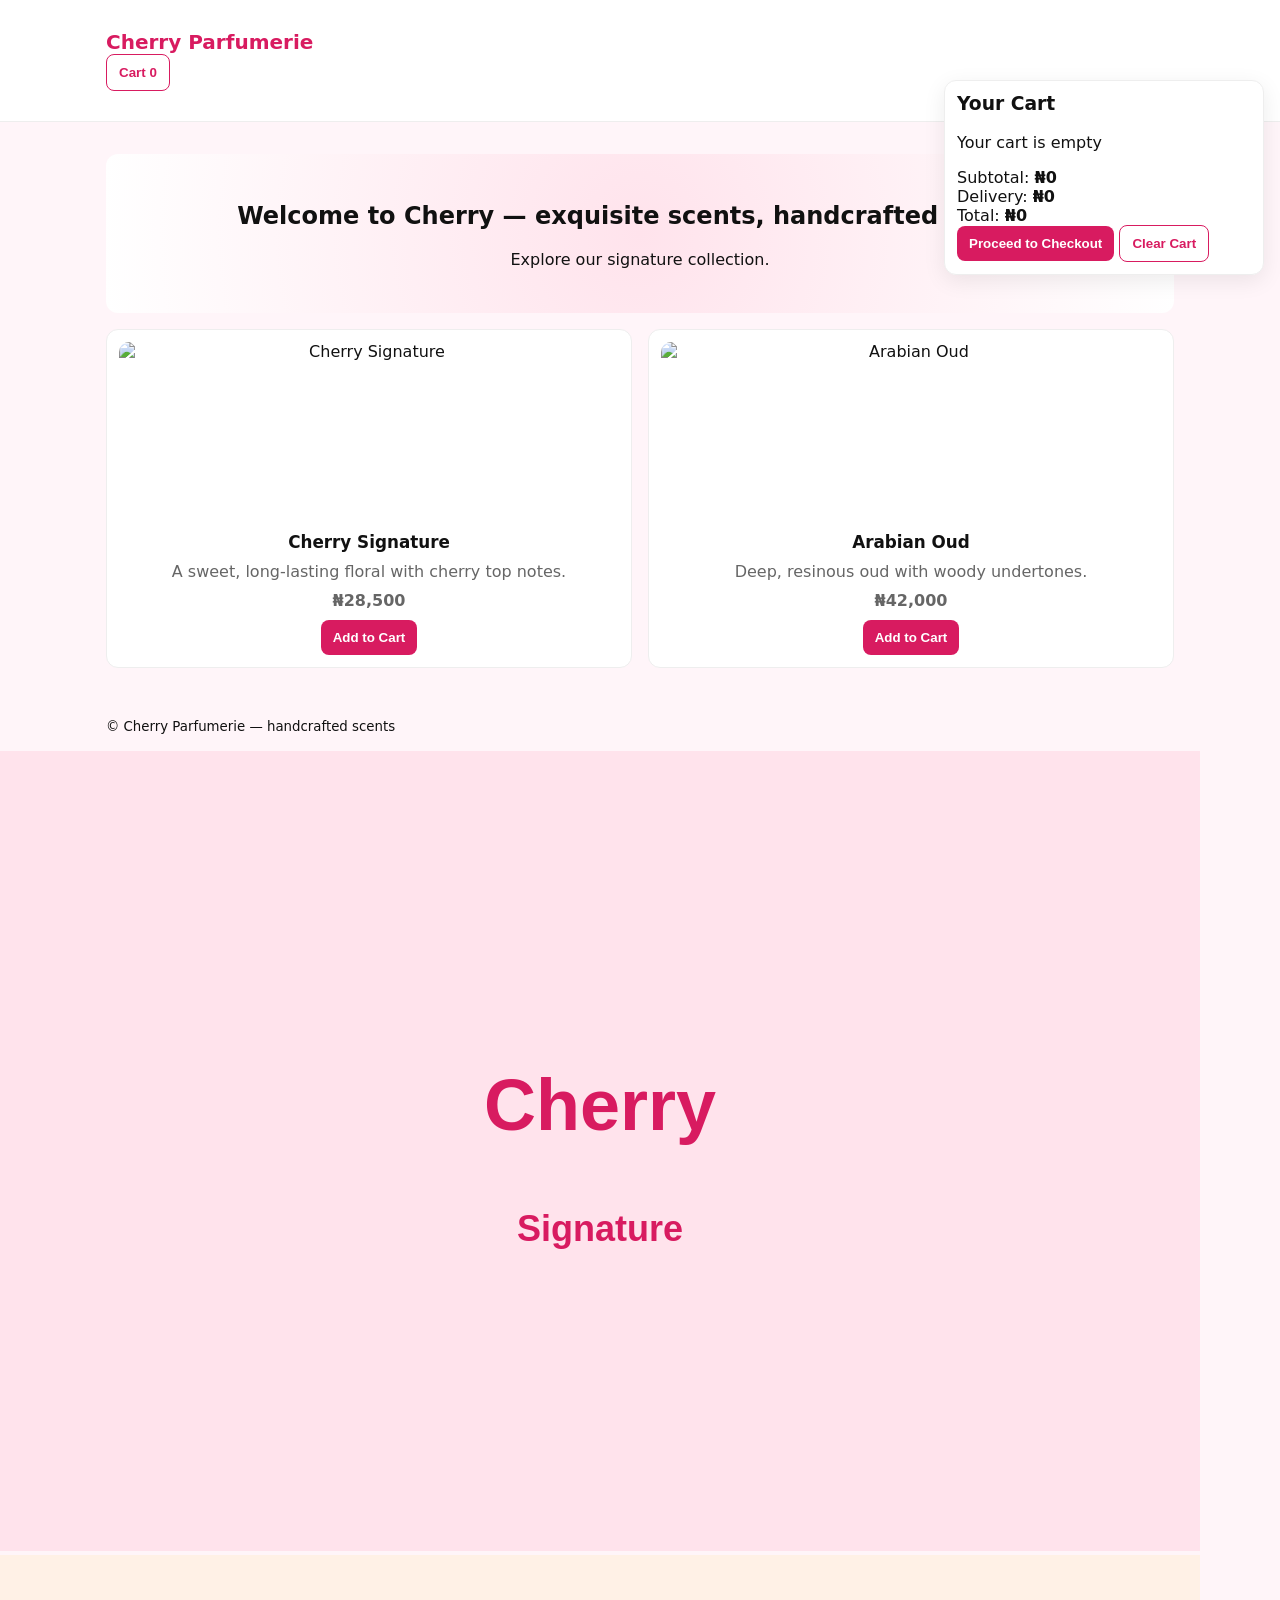
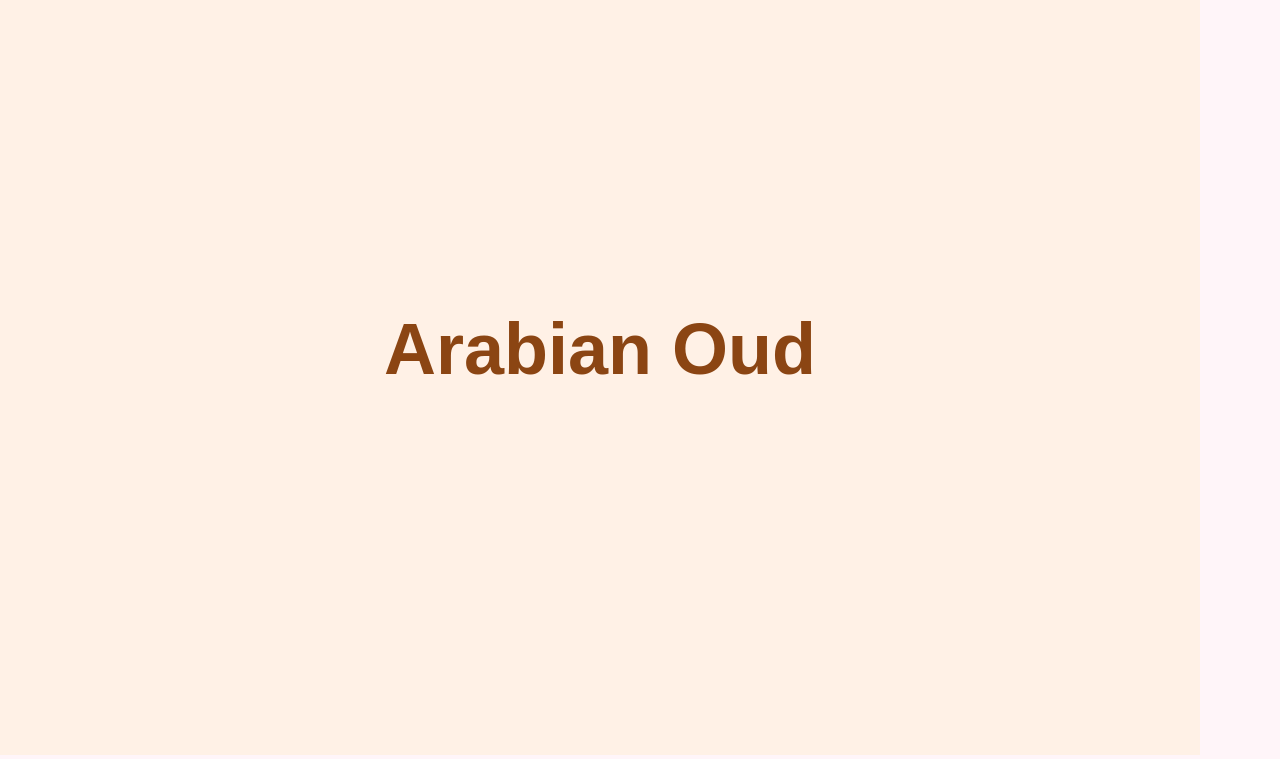
==== index.html @ c137b7af "Add files via upload" ====
<!doctype html>
<html lang="en">
<head>
  <meta charset="utf-8" />
  <meta name="viewport" content="width=device-width,initial-scale=1" />
  <title>Cherry Parfumerie</title>
  <link rel="stylesheet" href="style.css" />
</head>
<body>
  <header class="site-header">
    <div class="container">
      <h1 class="brand">Cherry Parfumerie</h1>
      <nav aria-label="Main navigation">
        <button id="cart-toggle" aria-controls="cart" aria-expanded="false" class="btn btn-outline">Cart <span id="cart-count">0</span></button>
      </nav>
    </div>
  </header>

  <main class="container">
    <section id="hero" class="hero">
      <h2>Welcome to Cherry — exquisite scents, handcrafted for you</h2>
      <p>Explore our signature collection.</p>
    </section>

    <section id="catalog" class="catalog" aria-label="Product catalog">
      <!-- Product cards rendered by script.js -->
    </section>

    <aside id="cart" class="cart" aria-live="polite" aria-label="Shopping cart">
      <h3>Your Cart</h3>
      <div id="cart-items" class="cart-items"></div>
      <div class="cart-summary">
        <div>Subtotal: <strong id="cart-subtotal">₦0</strong></div>
        <div>Delivery: <strong id="cart-delivery">₦0</strong></div>
        <div class="cart-total">Total: <strong id="cart-total">₦0</strong></div>
      </div>
      <button id="checkout-open" class="btn btn-primary" aria-controls="checkout">Proceed to Checkout</button>
      <button id="clear-cart" class="btn btn-outline">Clear Cart</button>
    </aside>

    <section id="checkout" class="checkout hidden" aria-hidden="true">
      <h3>Checkout</h3>
      <form id="checkout-form">
        <label>
          Full name
          <input type="text" name="name" required />
        </label>
        <label>
          Email
          <input type="email" name="email" required />
        </label>
        <label>
          Address
          <textarea name="address" required></textarea>
        </label>
        <div class="checkout-actions">
          <button type="submit" class="btn btn-primary">Pay now (mock)</button>
          <button type="button" id="checkout-cancel" class="btn btn-outline">Cancel</button>
        </div>
      </form>
    </section>
  </main>

  <footer class="site-footer">
    <div class="container">
      <small>© Cherry Parfumerie — handcrafted scents</small>
    </div>
  </footer>

  <script src="script.js"></script>
</body>
</html>


<svg xmlns="http://www.w3.org/2000/svg" width="1200" height="800" viewBox="0 0 1200 800">
  <rect width="100%" height="100%" fill="#ffe3ec" />
  <g fill="#d81b60" font-family="Arial, sans-serif" font-size="72" font-weight="700">
    <text x="50%" y="45%" dominant-baseline="middle" text-anchor="middle">Cherry</text>
    <text x="50%" y="60%" dominant-baseline="middle" text-anchor="middle" font-size="36">Signature</text>
  </g>
</svg>

<svg xmlns="http://www.w3.org/2000/svg" width="1200" height="800" viewBox="0 0 1200 800">
  <rect width="100%" height="100%" fill="#fff1e6" />
  <g fill="#8b4513" font-family="Arial, sans-serif" font-size="72" font-weight="700">
    <text x="50%" y="50%" dominant-baseline="middle" text-anchor="middle">Arabian Oud</text>
  </g>
</svg>
---- style.css ----
:root{
  --accent: #d81b60;
  --bg: #fff5f9;
  --muted: #666;
  --card-bg: #fff;
  --radius: 12px;
}

*{box-sizing:border-box}
body{
  font-family: "Poppins", system-ui, -apple-system, "Segoe UI", Roboto, "Helvetica Neue", Arial;
  margin:0;
  background:var(--bg);
  color:#111;
  -webkit-font-smoothing:antialiased;
}

.container{max-width:1100px;margin:0 auto;padding:16px;}

.site-header{
  background:#fff;padding:14px 0;border-bottom:1px solid #eee;
}
.brand{margin:0;font-size:1.25rem;color:var(--accent)}

.hero{
  background: radial-gradient(circle, #ffe3ec, #fff);
  padding:28px;border-radius:var(--radius);text-align:center;margin:16px 0;
}

.catalog{
  display:grid;
  grid-template-columns: repeat(auto-fit, minmax(220px, 1fr));
  gap:16px;
  margin:16px 0;
}

/* product card */
.card{
  background:var(--card-bg);
  border:1px solid #eee;
  border-radius:var(--radius);
  padding:12px;
  text-align:center;
  display:flex;
  flex-direction:column;
  gap:10px;
}
.card img{width:100%;height:180px;object-fit:cover;border-radius:10px}
.card h3{margin:0;font-size:1.05rem}
.card p{margin:0;color:var(--muted)}

/* buttons */
.btn{padding:10px 12px;border-radius:8px;border:0;cursor:pointer;font-weight:600}
.btn:focus{outline:3px solid rgba(216,27,96,0.15)}
.btn-primary{background:var(--accent);color:#fff}
.btn-outline{background:#fff;color:var(--accent);border:1px solid var(--accent)}

/* cart (aside) */
.cart{
  position:fixed;
  right:16px;
  top:80px;
  width:320px;
  max-height:70vh;
  overflow:auto;
  background:var(--card-bg);
  border-radius:12px;
  box-shadow:0 6px 22px rgba(0,0,0,0.08);
  padding:12px;
  border:1px solid #eee;
  z-index:1000;
}
.cart h3{margin-top:0}
.cart-item{display:flex;gap:8px;align-items:center;padding:8px 0;border-bottom:1px dashed #f2f2f2}
.cart-item img{width:56px;height:56px;object-fit:cover;border-radius:8px}
.qty-controls{display:flex;gap:6px;align-items:center}
.qty-controls button{width:28px;height:28px;padding:0}

/* checkout panel */
.checkout{
  position:fixed;
  left:50%;
  top:50%;
  transform:translate(-50%,-50%);
  background:var(--card-bg);
  padding:18px;
  border-radius:12px;
  box-shadow:0 8px 38px rgba(0,0,0,0.12);
  width:90%;
  max-width:520px;
  z-index:1100;
}
.hidden{display:none}

.checkout label{display:block;margin-bottom:8px}
.checkout input, .checkout textarea{
  width:100%;padding:8px;border-radius:8px;border:1px solid #eee;margin-top:6px;
}

/* responsive: hide cart on small screens; toggle button opens it */
@media (max-width:900px){
  .cart{right:8px;top:auto;bottom:16px;width:calc(100% - 32px);max-height:50vh}
}
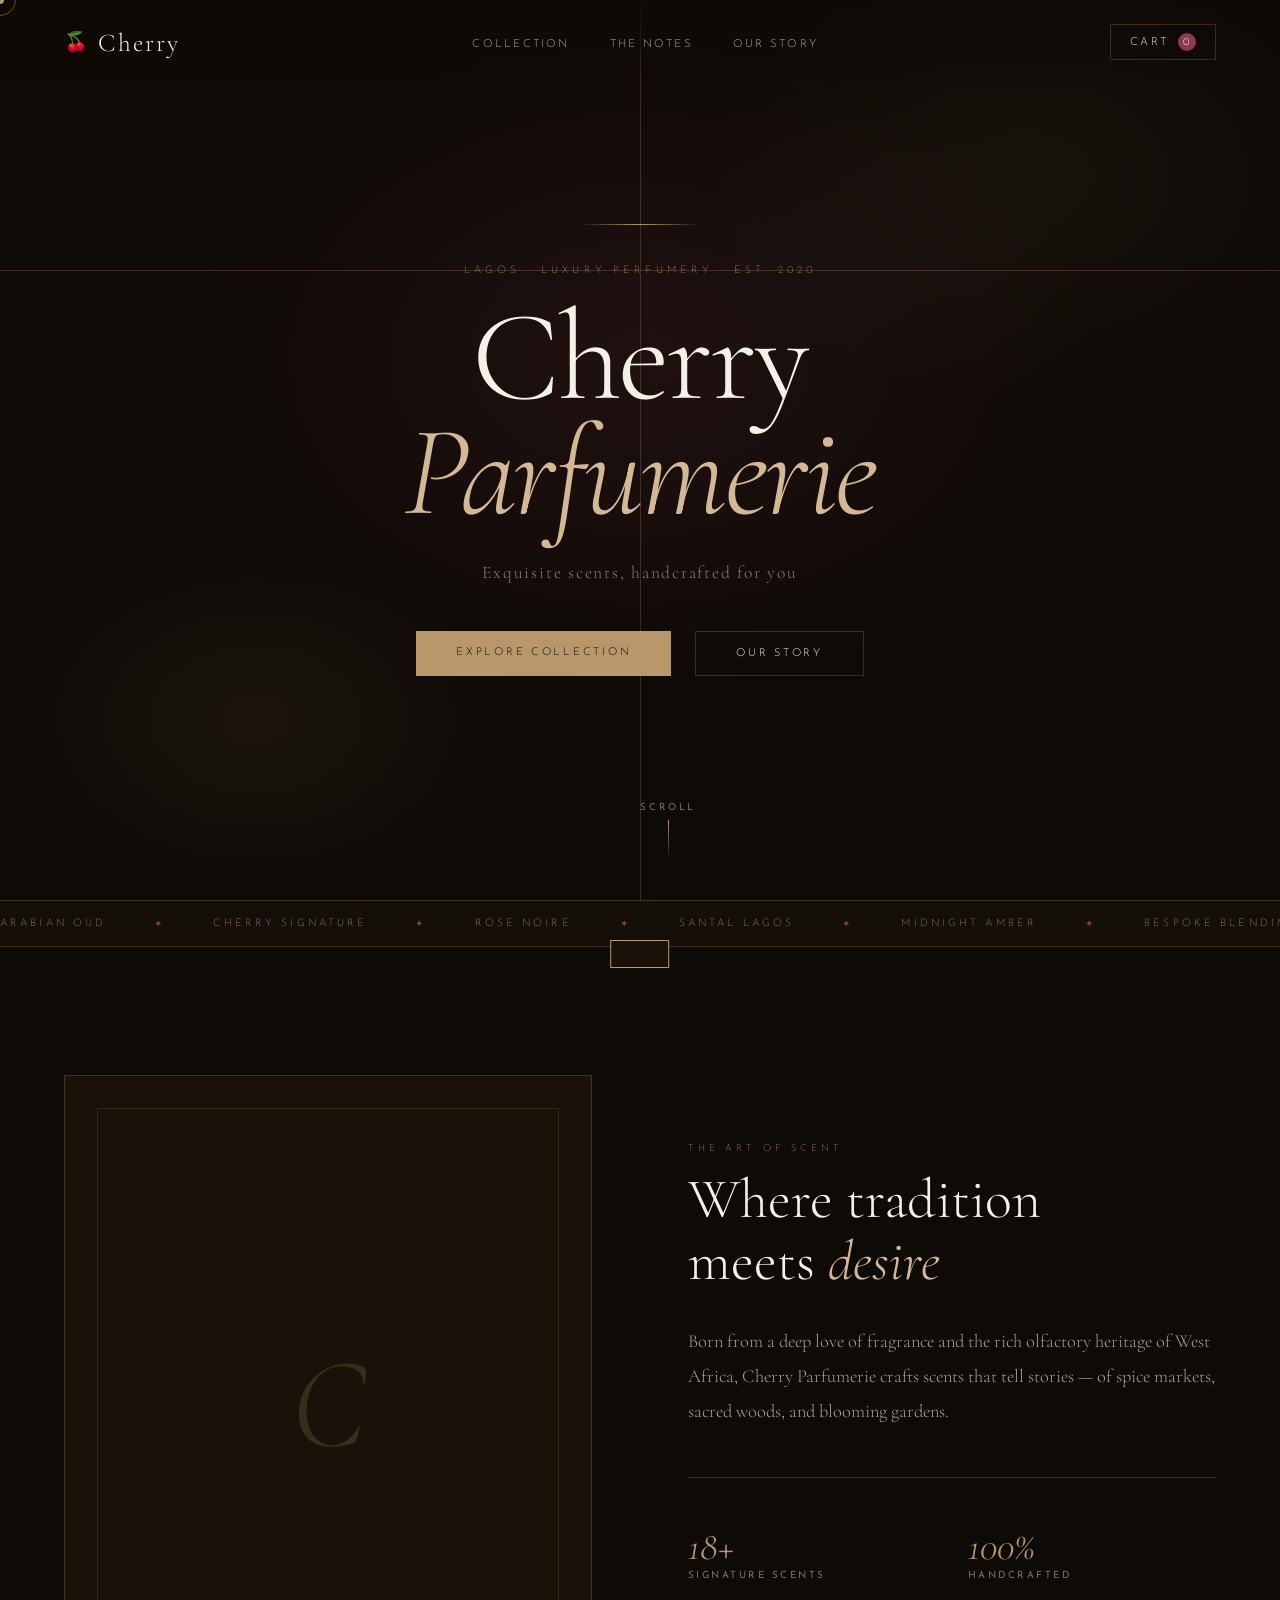
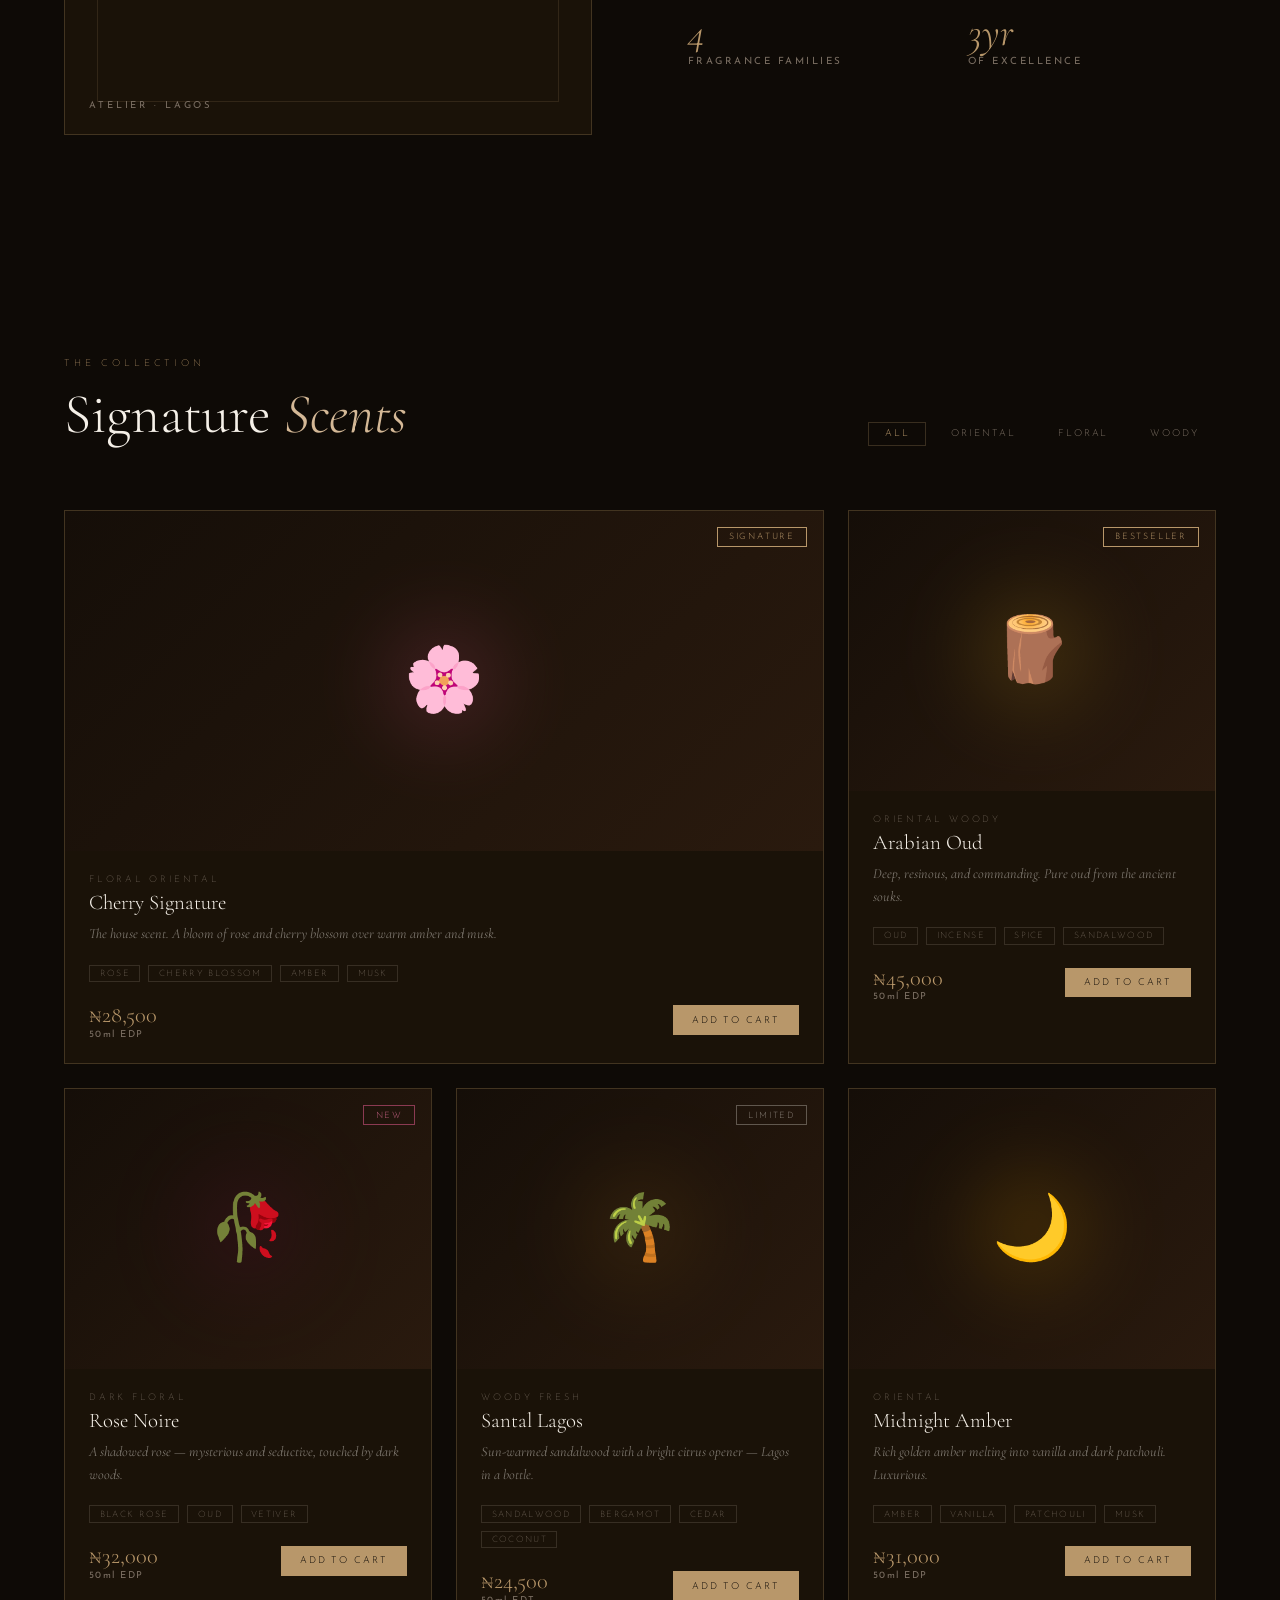
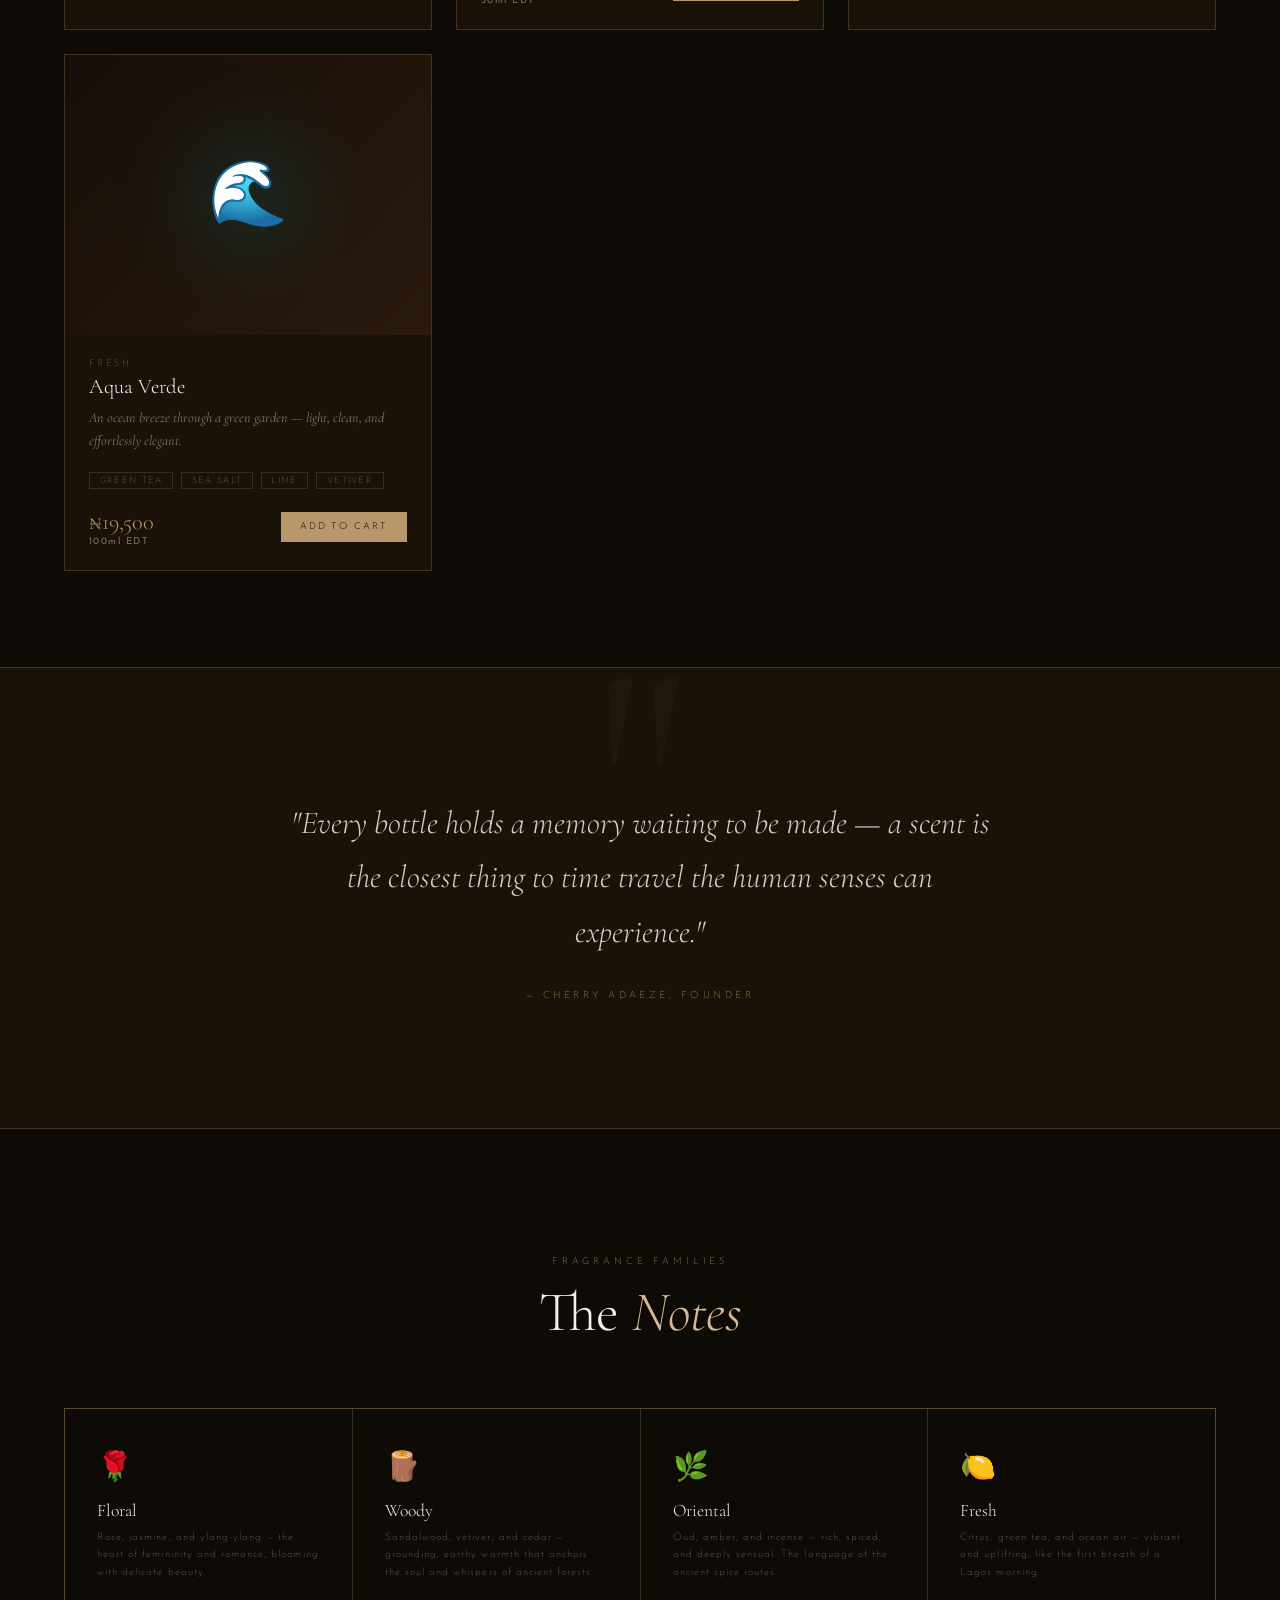
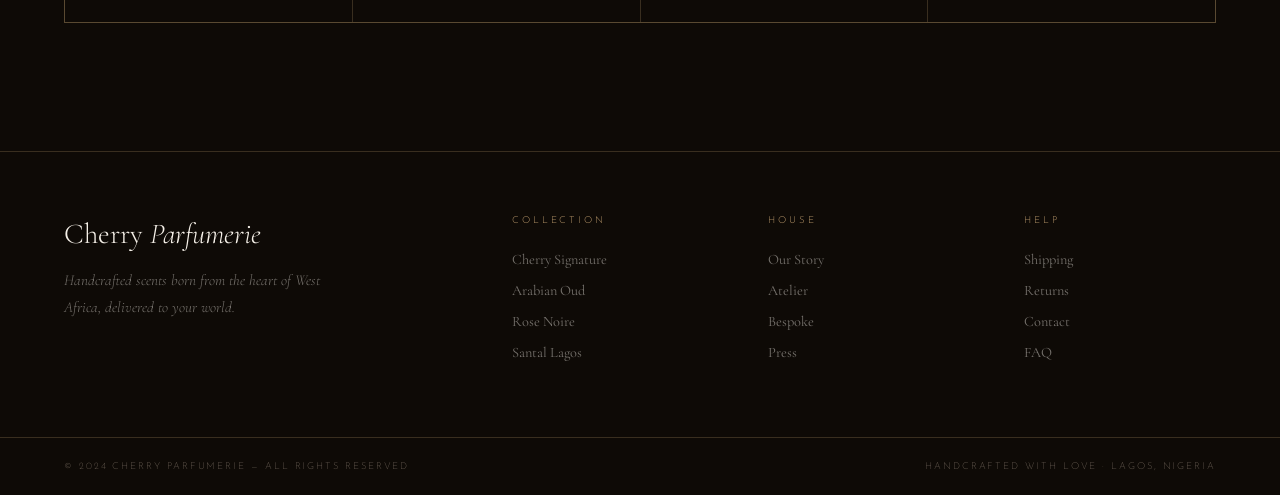
==== commit 9e2fe6e4: "upate upae" ====
--- a/index.html
+++ b/index.html
@@ -1,88 +1,1548 @@
-<!doctype html>
-<html lang="en">
-<head>
-  <meta charset="utf-8" />
-  <meta name="viewport" content="width=device-width,initial-scale=1" />
-  <title>Cherry Parfumerie</title>
-  <link rel="stylesheet" href="style.css" />
-</head>
-<body>
-  <header class="site-header">
-    <div class="container">
-      <h1 class="brand">Cherry Parfumerie</h1>
-      <nav aria-label="Main navigation">
-        <button id="cart-toggle" aria-controls="cart" aria-expanded="false" class="btn btn-outline">Cart <span id="cart-count">0</span></button>
-      </nav>
-    </div>
-  </header>
-
-  <main class="container">
-    <section id="hero" class="hero">
-      <h2>Welcome to Cherry — exquisite scents, handcrafted for you</h2>
-      <p>Explore our signature collection.</p>
-    </section>
-
-    <section id="catalog" class="catalog" aria-label="Product catalog">
-      <!-- Product cards rendered by script.js -->
-    </section>
-
-    <aside id="cart" class="cart" aria-live="polite" aria-label="Shopping cart">
-      <h3>Your Cart</h3>
-      <div id="cart-items" class="cart-items"></div>
-      <div class="cart-summary">
-        <div>Subtotal: <strong id="cart-subtotal">₦0</strong></div>
-        <div>Delivery: <strong id="cart-delivery">₦0</strong></div>
-        <div class="cart-total">Total: <strong id="cart-total">₦0</strong></div>
-      </div>
-      <button id="checkout-open" class="btn btn-primary" aria-controls="checkout">Proceed to Checkout</button>
-      <button id="clear-cart" class="btn btn-outline">Clear Cart</button>
-    </aside>
-
-    <section id="checkout" class="checkout hidden" aria-hidden="true">
-      <h3>Checkout</h3>
-      <form id="checkout-form">
-        <label>
-          Full name
-          <input type="text" name="name" required />
-        </label>
-        <label>
-          Email
-          <input type="email" name="email" required />
-        </label>
-        <label>
-          Address
-          <textarea name="address" required></textarea>
-        </label>
-        <div class="checkout-actions">
-          <button type="submit" class="btn btn-primary">Pay now (mock)</button>
-          <button type="button" id="checkout-cancel" class="btn btn-outline">Cancel</button>
-        </div>
-      </form>
-    </section>
-  </main>
-
-  <footer class="site-footer">
-    <div class="container">
-      <small>© Cherry Parfumerie — handcrafted scents</small>
-    </div>
-  </footer>
-
-  <script src="script.js"></script>
-</body>
-</html>
-
-
-<svg xmlns="http://www.w3.org/2000/svg" width="1200" height="800" viewBox="0 0 1200 800">
-  <rect width="100%" height="100%" fill="#ffe3ec" />
-  <g fill="#d81b60" font-family="Arial, sans-serif" font-size="72" font-weight="700">
-    <text x="50%" y="45%" dominant-baseline="middle" text-anchor="middle">Cherry</text>
-    <text x="50%" y="60%" dominant-baseline="middle" text-anchor="middle" font-size="36">Signature</text>
-  </g>
-</svg>
-
-<svg xmlns="http://www.w3.org/2000/svg" width="1200" height="800" viewBox="0 0 1200 800">
-  <rect width="100%" height="100%" fill="#fff1e6" />
-  <g fill="#8b4513" font-family="Arial, sans-serif" font-size="72" font-weight="700">
-    <text x="50%" y="50%" dominant-baseline="middle" text-anchor="middle">Arabian Oud</text>
-  </g>
-</svg>+<!DOCTYPE html>
+<html lang="en">
+<head>
+<meta charset="UTF-8">
+<meta name="viewport" content="width=device-width, initial-scale=1.0">
+<title>Cherry Parfumerie — Handcrafted Scents</title>
+<link rel="preconnect" href="https://fonts.googleapis.com">
+<link rel="preconnect" href="https://fonts.gstatic.com" crossorigin>
+<link href="https://fonts.googleapis.com/css2?family=Cormorant+Garamond:ital,wght@0,300;0,400;0,500;1,300;1,400&family=Josefin+Sans:wght@200;300;400&display=swap" rel="stylesheet">
+<style>
+  *, *::before, *::after { box-sizing: border-box; margin: 0; padding: 0; }
+
+  :root {
+    --cream: #F5F0E8;
+    --deep: #0E0A06;
+    --warm: #1A1208;
+    --gold: #B8976A;
+    --gold-light: #D4B896;
+    --rose: #8B3A52;
+    --rose-light: #C46080;
+    --muted: #7A6E62;
+    --border: rgba(184, 151, 106, 0.25);
+    --serif: 'Cormorant Garamond', Georgia, serif;
+    --sans: 'Josefin Sans', sans-serif;
+  }
+
+  html { scroll-behavior: smooth; }
+
+  body {
+    font-family: var(--serif);
+    background: var(--deep);
+    color: var(--cream);
+    min-height: 100vh;
+    overflow-x: hidden;
+    cursor: default;
+  }
+
+  /* ── CURSOR ── */
+  .cursor {
+    width: 8px; height: 8px;
+    background: var(--gold);
+    border-radius: 50%;
+    position: fixed; top: 0; left: 0;
+    pointer-events: none; z-index: 9999;
+    transform: translate(-50%, -50%);
+    transition: transform 0.1s, width 0.3s, height 0.3s, opacity 0.3s;
+  }
+  .cursor-ring {
+    width: 32px; height: 32px;
+    border: 1px solid rgba(184,151,106,0.5);
+    border-radius: 50%;
+    position: fixed; top: 0; left: 0;
+    pointer-events: none; z-index: 9998;
+    transform: translate(-50%, -50%);
+    transition: transform 0.15s ease-out, width 0.3s, height 0.3s;
+  }
+
+  /* ── NAV ── */
+  nav {
+    position: fixed; top: 0; left: 0; right: 0; z-index: 100;
+    display: flex; align-items: center; justify-content: space-between;
+    padding: 1.5rem 4rem;
+    background: linear-gradient(to bottom, rgba(14,10,6,0.95) 0%, transparent 100%);
+    transition: background 0.4s;
+  }
+  nav.scrolled { background: rgba(14,10,6,0.97); border-bottom: 1px solid var(--border); }
+
+  .nav-logo {
+    font-family: var(--serif);
+    font-size: 1.6rem;
+    font-weight: 300;
+    letter-spacing: 0.08em;
+    color: var(--cream);
+    text-decoration: none;
+    display: flex; align-items: center; gap: 0.5rem;
+  }
+  .nav-logo .cherry-icon { color: var(--rose-light); font-size: 1.2rem; }
+
+  .nav-links {
+    display: flex; gap: 2.5rem; list-style: none;
+  }
+  .nav-links a {
+    font-family: var(--sans);
+    font-size: 0.7rem;
+    font-weight: 300;
+    letter-spacing: 0.2em;
+    text-transform: uppercase;
+    color: rgba(245,240,232,0.7);
+    text-decoration: none;
+    transition: color 0.3s;
+  }
+  .nav-links a:hover { color: var(--gold); }
+
+  .nav-cart-btn {
+    font-family: var(--sans);
+    font-size: 0.7rem;
+    font-weight: 300;
+    letter-spacing: 0.2em;
+    text-transform: uppercase;
+    color: var(--cream);
+    background: none; border: 1px solid var(--border);
+    padding: 0.5rem 1.2rem;
+    cursor: pointer;
+    transition: all 0.3s;
+    display: flex; align-items: center; gap: 0.6rem;
+  }
+  .nav-cart-btn:hover { border-color: var(--gold); color: var(--gold); }
+  .cart-count {
+    background: var(--rose);
+    color: white;
+    border-radius: 50%;
+    width: 18px; height: 18px;
+    font-size: 0.65rem;
+    display: flex; align-items: center; justify-content: center;
+  }
+
+  /* ── HERO ── */
+  .hero {
+    min-height: 100vh;
+    display: flex; flex-direction: column;
+    align-items: center; justify-content: center;
+    position: relative;
+    overflow: hidden;
+    text-align: center;
+    padding: 0 2rem;
+  }
+
+  .hero-bg {
+    position: absolute; inset: 0;
+    background:
+      radial-gradient(ellipse 60% 60% at 50% 40%, rgba(139,58,82,0.15) 0%, transparent 60%),
+      radial-gradient(ellipse 40% 40% at 20% 80%, rgba(184,151,106,0.08) 0%, transparent 50%),
+      radial-gradient(ellipse 50% 50% at 80% 20%, rgba(184,151,106,0.06) 0%, transparent 50%);
+  }
+
+  .hero-line {
+    position: absolute;
+    background: var(--border);
+  }
+  .hero-line.h { height: 1px; width: 100%; top: 30%; }
+  .hero-line.v { width: 1px; height: 100%; left: 50%; }
+
+  .hero-ornament {
+    width: 120px; height: 1px;
+    background: linear-gradient(to right, transparent, var(--gold), transparent);
+    margin: 0 auto 2.5rem;
+    opacity: 0;
+    animation: fadeUp 1s 0.3s forwards;
+  }
+
+  .hero-tag {
+    font-family: var(--sans);
+    font-size: 0.65rem;
+    font-weight: 200;
+    letter-spacing: 0.4em;
+    text-transform: uppercase;
+    color: var(--gold);
+    margin-bottom: 1.5rem;
+    opacity: 0;
+    animation: fadeUp 1s 0.5s forwards;
+  }
+
+  .hero-title {
+    font-size: clamp(3.5rem, 10vw, 9rem);
+    font-weight: 300;
+    line-height: 0.9;
+    letter-spacing: -0.02em;
+    margin-bottom: 0.5rem;
+    opacity: 0;
+    animation: fadeUp 1.2s 0.6s forwards;
+  }
+  .hero-title em {
+    font-style: italic;
+    color: var(--gold-light);
+  }
+
+  .hero-sub {
+    font-size: clamp(0.9rem, 2vw, 1.1rem);
+    font-weight: 300;
+    color: rgba(245,240,232,0.5);
+    letter-spacing: 0.1em;
+    margin-top: 1.5rem;
+    margin-bottom: 3rem;
+    opacity: 0;
+    animation: fadeUp 1s 0.9s forwards;
+  }
+
+  .hero-cta {
+    display: flex; gap: 1.5rem; flex-wrap: wrap; justify-content: center;
+    opacity: 0;
+    animation: fadeUp 1s 1.1s forwards;
+  }
+
+  .btn-primary {
+    font-family: var(--sans);
+    font-size: 0.68rem;
+    font-weight: 300;
+    letter-spacing: 0.25em;
+    text-transform: uppercase;
+    color: var(--deep);
+    background: var(--gold);
+    border: none;
+    padding: 1rem 2.5rem;
+    cursor: pointer;
+    transition: all 0.3s;
+    text-decoration: none;
+  }
+  .btn-primary:hover { background: var(--gold-light); }
+
+  .btn-ghost {
+    font-family: var(--sans);
+    font-size: 0.68rem;
+    font-weight: 300;
+    letter-spacing: 0.25em;
+    text-transform: uppercase;
+    color: var(--cream);
+    background: none;
+    border: 1px solid var(--border);
+    padding: 1rem 2.5rem;
+    cursor: pointer;
+    transition: all 0.3s;
+    text-decoration: none;
+  }
+  .btn-ghost:hover { border-color: var(--gold); color: var(--gold); }
+
+  .hero-scroll {
+    position: absolute; bottom: 2.5rem; left: 50%;
+    transform: translateX(-50%);
+    display: flex; flex-direction: column; align-items: center; gap: 0.5rem;
+    opacity: 0;
+    animation: fadeUp 1s 1.4s forwards;
+  }
+  .hero-scroll span {
+    font-family: var(--sans);
+    font-size: 0.6rem;
+    letter-spacing: 0.3em;
+    text-transform: uppercase;
+    color: var(--muted);
+  }
+  .scroll-line {
+    width: 1px; height: 40px;
+    background: linear-gradient(to bottom, var(--gold), transparent);
+    animation: scrollPulse 2s infinite;
+  }
+
+  /* ── MARQUEE ── */
+  .marquee-section {
+    border-top: 1px solid var(--border);
+    border-bottom: 1px solid var(--border);
+    padding: 1rem 0;
+    overflow: hidden;
+    background: rgba(184,151,106,0.03);
+  }
+  .marquee-track {
+    display: flex; gap: 3rem;
+    animation: marquee 20s linear infinite;
+    white-space: nowrap;
+  }
+  .marquee-item {
+    font-family: var(--sans);
+    font-size: 0.65rem;
+    font-weight: 200;
+    letter-spacing: 0.3em;
+    text-transform: uppercase;
+    color: var(--gold);
+    display: flex; align-items: center; gap: 3rem;
+  }
+  .marquee-dot { color: var(--rose); }
+
+  /* ── SECTION HEADERS ── */
+  .section-label {
+    font-family: var(--sans);
+    font-size: 0.6rem;
+    font-weight: 200;
+    letter-spacing: 0.4em;
+    text-transform: uppercase;
+    color: var(--gold);
+    margin-bottom: 1rem;
+  }
+  .section-title {
+    font-size: clamp(2rem, 5vw, 3.5rem);
+    font-weight: 300;
+    line-height: 1.1;
+  }
+  .section-title em { font-style: italic; color: var(--gold-light); }
+
+  /* ── INTRO SECTION ── */
+  .intro {
+    padding: 8rem 4rem;
+    display: grid;
+    grid-template-columns: 1fr 1fr;
+    gap: 6rem;
+    align-items: center;
+    max-width: 1400px;
+    margin: 0 auto;
+  }
+  .intro-visual {
+    position: relative;
+    aspect-ratio: 4/5;
+    background: var(--warm);
+    border: 1px solid var(--border);
+    overflow: hidden;
+  }
+  .intro-visual-inner {
+    position: absolute; inset: 2rem;
+    border: 1px solid rgba(184,151,106,0.15);
+    display: flex; align-items: center; justify-content: center;
+  }
+  .intro-visual-glyph {
+    font-size: 8rem;
+    font-weight: 300;
+    color: rgba(184,151,106,0.2);
+    font-family: var(--serif);
+    font-style: italic;
+    line-height: 1;
+  }
+  .intro-visual-tag {
+    position: absolute; bottom: 1.5rem; left: 1.5rem;
+    font-family: var(--sans);
+    font-size: 0.6rem;
+    letter-spacing: 0.3em;
+    color: var(--muted);
+    text-transform: uppercase;
+  }
+  .intro-text { }
+  .intro-body {
+    margin-top: 2rem;
+    font-size: 1.15rem;
+    font-weight: 300;
+    line-height: 1.9;
+    color: rgba(245,240,232,0.65);
+  }
+  .intro-stats {
+    display: grid; grid-template-columns: 1fr 1fr;
+    gap: 2rem;
+    margin-top: 3rem;
+    padding-top: 3rem;
+    border-top: 1px solid var(--border);
+  }
+  .stat-num {
+    font-size: 2.5rem;
+    font-weight: 300;
+    color: var(--gold);
+    font-style: italic;
+    line-height: 1;
+  }
+  .stat-label {
+    font-family: var(--sans);
+    font-size: 0.62rem;
+    letter-spacing: 0.25em;
+    text-transform: uppercase;
+    color: var(--muted);
+    margin-top: 0.3rem;
+  }
+
+  /* ── COLLECTION ── */
+  .collection {
+    padding: 6rem 4rem;
+    max-width: 1400px;
+    margin: 0 auto;
+  }
+  .collection-header {
+    display: flex; align-items: flex-end; justify-content: space-between;
+    margin-bottom: 4rem;
+  }
+  .collection-filter {
+    display: flex; gap: 0.5rem;
+  }
+  .filter-btn {
+    font-family: var(--sans);
+    font-size: 0.6rem;
+    font-weight: 300;
+    letter-spacing: 0.2em;
+    text-transform: uppercase;
+    color: var(--muted);
+    background: none;
+    border: 1px solid transparent;
+    padding: 0.4rem 1rem;
+    cursor: pointer;
+    transition: all 0.3s;
+  }
+  .filter-btn.active, .filter-btn:hover {
+    color: var(--gold);
+    border-color: var(--border);
+  }
+
+  .products-grid {
+    display: grid;
+    grid-template-columns: repeat(3, 1fr);
+    gap: 1.5rem;
+  }
+
+  /* ── PRODUCT CARD ── */
+  .product-card {
+    background: var(--warm);
+    border: 1px solid var(--border);
+    cursor: pointer;
+    transition: all 0.4s;
+    position: relative;
+    overflow: hidden;
+  }
+  .product-card:hover {
+    border-color: rgba(184,151,106,0.5);
+    transform: translateY(-4px);
+  }
+  .product-card.featured {
+    grid-column: span 2;
+    grid-row: span 1;
+  }
+
+  .product-visual {
+    height: 280px;
+    background: linear-gradient(135deg, #150e08 0%, #2a1a0e 100%);
+    display: flex; align-items: center; justify-content: center;
+    position: relative;
+    overflow: hidden;
+  }
+  .product-card.featured .product-visual { height: 340px; }
+
+  .product-bottle {
+    font-size: 4rem;
+    position: relative; z-index: 2;
+    transition: transform 0.4s;
+  }
+  .product-card:hover .product-bottle { transform: scale(1.08) translateY(-4px); }
+
+  .product-glow {
+    position: absolute;
+    width: 120px; height: 120px;
+    border-radius: 50%;
+    filter: blur(40px);
+    opacity: 0.3;
+    transition: opacity 0.4s;
+  }
+  .product-card:hover .product-glow { opacity: 0.5; }
+
+  .product-badge {
+    position: absolute;
+    top: 1rem; right: 1rem;
+    font-family: var(--sans);
+    font-size: 0.55rem;
+    font-weight: 300;
+    letter-spacing: 0.2em;
+    text-transform: uppercase;
+    padding: 0.3rem 0.7rem;
+    border: 1px solid;
+  }
+  .badge-new { border-color: var(--rose); color: var(--rose-light); }
+  .badge-signature { border-color: var(--gold); color: var(--gold); }
+  .badge-limited { border-color: rgba(245,240,232,0.3); color: rgba(245,240,232,0.5); }
+
+  .product-info {
+    padding: 1.5rem;
+  }
+  .product-family {
+    font-family: var(--sans);
+    font-size: 0.58rem;
+    font-weight: 200;
+    letter-spacing: 0.3em;
+    text-transform: uppercase;
+    color: var(--muted);
+    margin-bottom: 0.4rem;
+  }
+  .product-name {
+    font-size: 1.3rem;
+    font-weight: 300;
+    margin-bottom: 0.5rem;
+  }
+  .product-desc {
+    font-size: 0.88rem;
+    color: rgba(245,240,232,0.45);
+    line-height: 1.6;
+    margin-bottom: 1.2rem;
+    font-style: italic;
+  }
+  .product-notes {
+    display: flex; gap: 0.5rem;
+    flex-wrap: wrap;
+    margin-bottom: 1.2rem;
+  }
+  .note-tag {
+    font-family: var(--sans);
+    font-size: 0.55rem;
+    font-weight: 200;
+    letter-spacing: 0.15em;
+    text-transform: uppercase;
+    color: var(--muted);
+    border: 1px solid rgba(122,110,98,0.3);
+    padding: 0.2rem 0.6rem;
+  }
+  .product-footer {
+    display: flex; align-items: center; justify-content: space-between;
+  }
+  .product-price {
+    font-size: 1.4rem;
+    font-weight: 300;
+    color: var(--gold);
+  }
+  .product-size {
+    font-family: var(--sans);
+    font-size: 0.6rem;
+    letter-spacing: 0.15em;
+    color: var(--muted);
+    margin-top: 0.1rem;
+  }
+  .add-btn {
+    font-family: var(--sans);
+    font-size: 0.6rem;
+    font-weight: 300;
+    letter-spacing: 0.2em;
+    text-transform: uppercase;
+    color: var(--deep);
+    background: var(--gold);
+    border: none;
+    padding: 0.65rem 1.2rem;
+    cursor: pointer;
+    transition: all 0.3s;
+  }
+  .add-btn:hover { background: var(--gold-light); }
+  .add-btn.added {
+    background: var(--rose);
+    color: white;
+  }
+
+  /* ── STORY ── */
+  .story {
+    background: var(--warm);
+    border-top: 1px solid var(--border);
+    border-bottom: 1px solid var(--border);
+    padding: 8rem 4rem;
+    text-align: center;
+    position: relative;
+    overflow: hidden;
+  }
+  .story::before {
+    content: '"';
+    position: absolute;
+    top: -3rem; left: 50%;
+    transform: translateX(-50%);
+    font-size: 20rem;
+    font-family: var(--serif);
+    color: rgba(184,151,106,0.04);
+    line-height: 1;
+    pointer-events: none;
+  }
+  .story-quote {
+    max-width: 700px;
+    margin: 0 auto;
+    font-size: clamp(1.3rem, 3vw, 2rem);
+    font-weight: 300;
+    line-height: 1.7;
+    font-style: italic;
+    color: rgba(245,240,232,0.85);
+    position: relative;
+  }
+  .story-author {
+    font-family: var(--sans);
+    font-size: 0.62rem;
+    font-weight: 200;
+    letter-spacing: 0.35em;
+    text-transform: uppercase;
+    color: var(--gold);
+    margin-top: 2rem;
+  }
+
+  /* ── NOTES SECTION ── */
+  .notes-section {
+    padding: 8rem 4rem;
+    max-width: 1400px;
+    margin: 0 auto;
+  }
+  .notes-grid {
+    display: grid;
+    grid-template-columns: repeat(4, 1fr);
+    gap: 1px;
+    background: var(--border);
+    border: 1px solid var(--border);
+    margin-top: 4rem;
+  }
+  .note-item {
+    background: var(--deep);
+    padding: 2.5rem 2rem;
+    transition: background 0.3s;
+  }
+  .note-item:hover { background: var(--warm); }
+  .note-emoji { font-size: 1.8rem; margin-bottom: 1rem; }
+  .note-name {
+    font-size: 1.1rem;
+    font-weight: 300;
+    margin-bottom: 0.5rem;
+  }
+  .note-desc {
+    font-family: var(--sans);
+    font-size: 0.65rem;
+    font-weight: 200;
+    letter-spacing: 0.1em;
+    color: var(--muted);
+    line-height: 1.7;
+  }
+
+  /* ── CART PANEL ── */
+  .cart-overlay {
+    position: fixed; inset: 0;
+    background: rgba(14,10,6,0.8);
+    z-index: 200;
+    opacity: 0; pointer-events: none;
+    transition: opacity 0.4s;
+    backdrop-filter: blur(4px);
+  }
+  .cart-overlay.open { opacity: 1; pointer-events: all; }
+
+  .cart-panel {
+    position: fixed; top: 0; right: 0; bottom: 0;
+    width: 420px;
+    background: var(--warm);
+    border-left: 1px solid var(--border);
+    z-index: 201;
+    transform: translateX(100%);
+    transition: transform 0.5s cubic-bezier(0.4, 0, 0.2, 1);
+    display: flex; flex-direction: column;
+    overflow: hidden;
+  }
+  .cart-panel.open { transform: translateX(0); }
+
+  .cart-header {
+    padding: 2rem;
+    border-bottom: 1px solid var(--border);
+    display: flex; align-items: center; justify-content: space-between;
+  }
+  .cart-title {
+    font-family: var(--sans);
+    font-size: 0.7rem;
+    font-weight: 300;
+    letter-spacing: 0.3em;
+    text-transform: uppercase;
+    color: var(--cream);
+  }
+  .cart-close {
+    background: none; border: none; cursor: pointer;
+    color: var(--muted);
+    font-size: 1.2rem;
+    transition: color 0.3s;
+    line-height: 1;
+  }
+  .cart-close:hover { color: var(--cream); }
+
+  .cart-items {
+    flex: 1;
+    overflow-y: auto;
+    padding: 1.5rem;
+  }
+  .cart-empty {
+    display: flex; flex-direction: column; align-items: center; justify-content: center;
+    height: 100%;
+    color: var(--muted);
+    text-align: center;
+    gap: 1rem;
+  }
+  .cart-empty-glyph { font-size: 3rem; opacity: 0.3; }
+  .cart-empty p {
+    font-family: var(--sans);
+    font-size: 0.65rem;
+    letter-spacing: 0.2em;
+    text-transform: uppercase;
+  }
+
+  .cart-item {
+    display: flex; gap: 1rem; align-items: flex-start;
+    padding: 1.2rem 0;
+    border-bottom: 1px solid var(--border);
+    animation: fadeIn 0.3s ease;
+  }
+  .cart-item-icon {
+    width: 60px; height: 60px;
+    background: var(--deep);
+    border: 1px solid var(--border);
+    display: flex; align-items: center; justify-content: center;
+    font-size: 1.5rem;
+    flex-shrink: 0;
+  }
+  .cart-item-info { flex: 1; }
+  .cart-item-name { font-size: 1rem; font-weight: 300; margin-bottom: 0.2rem; }
+  .cart-item-family {
+    font-family: var(--sans);
+    font-size: 0.58rem;
+    letter-spacing: 0.2em;
+    text-transform: uppercase;
+    color: var(--muted);
+  }
+  .cart-item-actions {
+    display: flex; align-items: center; gap: 0.8rem;
+    margin-top: 0.8rem;
+  }
+  .qty-btn {
+    width: 24px; height: 24px;
+    background: none;
+    border: 1px solid var(--border);
+    color: var(--cream);
+    font-size: 0.9rem;
+    cursor: pointer;
+    display: flex; align-items: center; justify-content: center;
+    transition: border-color 0.3s;
+    line-height: 1;
+  }
+  .qty-btn:hover { border-color: var(--gold); }
+  .qty-num {
+    font-family: var(--sans);
+    font-size: 0.75rem;
+    color: var(--cream);
+    min-width: 16px;
+    text-align: center;
+  }
+  .cart-item-remove {
+    background: none; border: none; cursor: pointer;
+    color: var(--muted);
+    font-size: 0.75rem;
+    transition: color 0.3s;
+    font-family: var(--sans);
+    letter-spacing: 0.1em;
+    margin-left: auto;
+  }
+  .cart-item-remove:hover { color: var(--rose-light); }
+  .cart-item-price {
+    font-size: 1.1rem;
+    color: var(--gold);
+    font-weight: 300;
+    text-align: right;
+  }
+
+  .cart-footer {
+    border-top: 1px solid var(--border);
+    padding: 1.5rem 2rem;
+  }
+  .cart-totals { margin-bottom: 1.5rem; }
+  .cart-row {
+    display: flex; justify-content: space-between;
+    font-family: var(--sans);
+    font-size: 0.65rem;
+    font-weight: 300;
+    letter-spacing: 0.15em;
+    color: var(--muted);
+    padding: 0.4rem 0;
+  }
+  .cart-row.total {
+    color: var(--cream);
+    font-size: 0.75rem;
+    border-top: 1px solid var(--border);
+    margin-top: 0.5rem;
+    padding-top: 0.8rem;
+  }
+  .cart-row.total span:last-child { color: var(--gold); }
+
+  .checkout-btn {
+    width: 100%;
+    font-family: var(--sans);
+    font-size: 0.68rem;
+    font-weight: 300;
+    letter-spacing: 0.25em;
+    text-transform: uppercase;
+    color: var(--deep);
+    background: var(--gold);
+    border: none;
+    padding: 1rem;
+    cursor: pointer;
+    transition: background 0.3s;
+    margin-bottom: 0.8rem;
+  }
+  .checkout-btn:hover { background: var(--gold-light); }
+  .clear-btn {
+    width: 100%;
+    font-family: var(--sans);
+    font-size: 0.62rem;
+    font-weight: 300;
+    letter-spacing: 0.2em;
+    text-transform: uppercase;
+    color: var(--muted);
+    background: none;
+    border: 1px solid var(--border);
+    padding: 0.7rem;
+    cursor: pointer;
+    transition: all 0.3s;
+  }
+  .clear-btn:hover { border-color: var(--rose); color: var(--rose-light); }
+
+  /* ── CHECKOUT MODAL ── */
+  .modal-overlay {
+    position: fixed; inset: 0;
+    background: rgba(14,10,6,0.9);
+    z-index: 300;
+    opacity: 0; pointer-events: none;
+    transition: opacity 0.3s;
+    display: flex; align-items: center; justify-content: center;
+    backdrop-filter: blur(8px);
+  }
+  .modal-overlay.open { opacity: 1; pointer-events: all; }
+
+  .modal {
+    background: var(--warm);
+    border: 1px solid var(--border);
+    padding: 3rem;
+    width: 90%; max-width: 520px;
+    transform: translateY(20px) scale(0.98);
+    transition: transform 0.4s;
+  }
+  .modal-overlay.open .modal { transform: translateY(0) scale(1); }
+
+  .modal-title {
+    font-size: 1.8rem;
+    font-weight: 300;
+    margin-bottom: 0.5rem;
+  }
+  .modal-sub {
+    font-family: var(--sans);
+    font-size: 0.62rem;
+    letter-spacing: 0.2em;
+    color: var(--muted);
+    margin-bottom: 2rem;
+    text-transform: uppercase;
+  }
+
+  .field-group { margin-bottom: 1.2rem; }
+  .field-label {
+    font-family: var(--sans);
+    font-size: 0.6rem;
+    font-weight: 300;
+    letter-spacing: 0.25em;
+    text-transform: uppercase;
+    color: var(--muted);
+    display: block;
+    margin-bottom: 0.4rem;
+  }
+  .field-input {
+    width: 100%;
+    background: var(--deep);
+    border: 1px solid var(--border);
+    color: var(--cream);
+    font-family: var(--serif);
+    font-size: 1rem;
+    font-weight: 300;
+    padding: 0.75rem 1rem;
+    outline: none;
+    transition: border-color 0.3s;
+  }
+  .field-input:focus { border-color: var(--gold); }
+  .field-input::placeholder { color: rgba(122,110,98,0.5); }
+
+  .modal-actions { display: flex; gap: 1rem; margin-top: 2rem; }
+  .pay-btn {
+    flex: 1;
+    font-family: var(--sans);
+    font-size: 0.68rem;
+    font-weight: 300;
+    letter-spacing: 0.25em;
+    text-transform: uppercase;
+    color: var(--deep);
+    background: var(--gold);
+    border: none;
+    padding: 1rem;
+    cursor: pointer;
+    transition: background 0.3s;
+  }
+  .pay-btn:hover { background: var(--gold-light); }
+  .cancel-btn {
+    font-family: var(--sans);
+    font-size: 0.68rem;
+    font-weight: 300;
+    letter-spacing: 0.2em;
+    text-transform: uppercase;
+    color: var(--muted);
+    background: none;
+    border: 1px solid var(--border);
+    padding: 1rem 1.5rem;
+    cursor: pointer;
+    transition: all 0.3s;
+  }
+  .cancel-btn:hover { border-color: var(--muted); color: var(--cream); }
+
+  /* ── SUCCESS ── */
+  .success-state {
+    text-align: center;
+    padding: 1rem 0;
+    display: none;
+  }
+  .success-state.show { display: block; }
+  .success-icon {
+    font-size: 3rem;
+    margin-bottom: 1rem;
+    animation: pop 0.5s ease;
+  }
+  .success-title { font-size: 1.8rem; font-weight: 300; margin-bottom: 0.5rem; }
+  .success-msg {
+    font-family: var(--sans);
+    font-size: 0.65rem;
+    letter-spacing: 0.2em;
+    color: var(--muted);
+    text-transform: uppercase;
+    line-height: 1.8;
+  }
+
+  /* ── FOOTER ── */
+  footer {
+    border-top: 1px solid var(--border);
+    padding: 4rem;
+    display: grid;
+    grid-template-columns: 2fr 1fr 1fr 1fr;
+    gap: 4rem;
+  }
+  .footer-brand { }
+  .footer-logo {
+    font-family: var(--serif);
+    font-size: 1.8rem;
+    font-weight: 300;
+    margin-bottom: 1rem;
+  }
+  .footer-tagline {
+    font-size: 0.95rem;
+    font-weight: 300;
+    color: rgba(245,240,232,0.45);
+    line-height: 1.8;
+    font-style: italic;
+    max-width: 260px;
+  }
+  .footer-col-title {
+    font-family: var(--sans);
+    font-size: 0.6rem;
+    font-weight: 300;
+    letter-spacing: 0.3em;
+    text-transform: uppercase;
+    color: var(--gold);
+    margin-bottom: 1.5rem;
+  }
+  .footer-links { list-style: none; }
+  .footer-links li { margin-bottom: 0.7rem; }
+  .footer-links a {
+    font-size: 0.9rem;
+    color: rgba(245,240,232,0.45);
+    text-decoration: none;
+    transition: color 0.3s;
+  }
+  .footer-links a:hover { color: var(--cream); }
+  .footer-bottom {
+    border-top: 1px solid var(--border);
+    padding: 1.5rem 4rem;
+    display: flex; justify-content: space-between; align-items: center;
+  }
+  .footer-copy {
+    font-family: var(--sans);
+    font-size: 0.6rem;
+    font-weight: 200;
+    letter-spacing: 0.2em;
+    color: var(--muted);
+    text-transform: uppercase;
+  }
+
+  /* ── TOAST ── */
+  .toast {
+    position: fixed;
+    bottom: 2rem; left: 50%;
+    transform: translateX(-50%) translateY(100px);
+    background: var(--warm);
+    border: 1px solid var(--gold);
+    padding: 0.8rem 1.8rem;
+    font-family: var(--sans);
+    font-size: 0.65rem;
+    font-weight: 300;
+    letter-spacing: 0.2em;
+    text-transform: uppercase;
+    color: var(--gold);
+    z-index: 400;
+    transition: transform 0.4s cubic-bezier(0.4, 0, 0.2, 1);
+    white-space: nowrap;
+  }
+  .toast.show { transform: translateX(-50%) translateY(0); }
+
+  /* ── ANIMATIONS ── */
+  @keyframes fadeUp {
+    from { opacity: 0; transform: translateY(20px); }
+    to { opacity: 1; transform: translateY(0); }
+  }
+  @keyframes fadeIn {
+    from { opacity: 0; }
+    to { opacity: 1; }
+  }
+  @keyframes marquee {
+    from { transform: translateX(0); }
+    to { transform: translateX(-50%); }
+  }
+  @keyframes scrollPulse {
+    0%, 100% { opacity: 1; }
+    50% { opacity: 0.2; }
+  }
+  @keyframes pop {
+    0% { transform: scale(0); }
+    70% { transform: scale(1.2); }
+    100% { transform: scale(1); }
+  }
+
+  /* ── SCROLL REVEAL ── */
+  .reveal {
+    opacity: 0; transform: translateY(30px);
+    transition: opacity 0.8s, transform 0.8s;
+  }
+  .reveal.visible { opacity: 1; transform: translateY(0); }
+
+  /* ── RESPONSIVE ── */
+  @media (max-width: 1024px) {
+    nav { padding: 1.5rem 2rem; }
+    .nav-links { display: none; }
+    .intro { grid-template-columns: 1fr; gap: 3rem; padding: 4rem 2rem; }
+    .intro-visual { display: none; }
+    .collection { padding: 4rem 2rem; }
+    .products-grid { grid-template-columns: 1fr 1fr; }
+    .product-card.featured { grid-column: span 2; }
+    footer { grid-template-columns: 1fr 1fr; gap: 2rem; padding: 3rem 2rem; }
+    .notes-section { padding: 4rem 2rem; }
+    .notes-grid { grid-template-columns: repeat(2, 1fr); }
+    .story { padding: 5rem 2rem; }
+    .footer-bottom { padding: 1.5rem 2rem; flex-direction: column; gap: 0.5rem; }
+  }
+  @media (max-width: 640px) {
+    .products-grid { grid-template-columns: 1fr; }
+    .product-card.featured { grid-column: span 1; }
+    .cart-panel { width: 100%; }
+    .collection-header { flex-direction: column; align-items: flex-start; gap: 1.5rem; }
+    .notes-grid { grid-template-columns: 1fr; }
+    footer { grid-template-columns: 1fr; }
+  }
+</style>
+</head>
+<body>
+
+<div class="cursor" id="cursor"></div>
+<div class="cursor-ring" id="cursor-ring"></div>
+
+<!-- NAV -->
+<nav id="main-nav">
+  <a href="#" class="nav-logo">
+    <span class="cherry-icon">🍒</span>
+    Cherry
+  </a>
+  <ul class="nav-links">
+    <li><a href="#collection">Collection</a></li>
+    <li><a href="#notes">The Notes</a></li>
+    <li><a href="#story">Our Story</a></li>
+  </ul>
+  <button class="nav-cart-btn" id="cart-toggle">
+    Cart <span class="cart-count" id="cart-count">0</span>
+  </button>
+</nav>
+
+<!-- HERO -->
+<section class="hero">
+  <div class="hero-bg"></div>
+  <div class="hero-line h"></div>
+  <div class="hero-line v"></div>
+  <div class="hero-ornament"></div>
+  <p class="hero-tag">Lagos · Luxury Perfumery · Est. 2020</p>
+  <h1 class="hero-title">Cherry<br><em>Parfumerie</em></h1>
+  <p class="hero-sub">Exquisite scents, handcrafted for you</p>
+  <div class="hero-cta">
+    <a href="#collection" class="btn-primary">Explore Collection</a>
+    <a href="#story" class="btn-ghost">Our Story</a>
+  </div>
+  <div class="hero-scroll">
+    <span>Scroll</span>
+    <div class="scroll-line"></div>
+  </div>
+</section>
+
+<!-- MARQUEE -->
+<div class="marquee-section">
+  <div class="marquee-track" id="marquee">
+    <div class="marquee-item">Arabian Oud <span class="marquee-dot">✦</span> Cherry Signature <span class="marquee-dot">✦</span> Rose Noire <span class="marquee-dot">✦</span> Santal Lagos <span class="marquee-dot">✦</span> Midnight Amber <span class="marquee-dot">✦</span> Bespoke Blending <span class="marquee-dot">✦</span> Free Delivery Over ₦50,000 <span class="marquee-dot">✦</span> Arabian Oud <span class="marquee-dot">✦</span> Cherry Signature <span class="marquee-dot">✦</span> Rose Noire <span class="marquee-dot">✦</span> Santal Lagos <span class="marquee-dot">✦</span> Midnight Amber <span class="marquee-dot">✦</span> Bespoke Blending <span class="marquee-dot">✦</span> Free Delivery Over ₦50,000 <span class="marquee-dot">✦</span></div>
+  </div>
+</div>
+
+<!-- INTRO -->
+<section class="intro">
+  <div class="intro-visual reveal">
+    <div class="intro-visual-inner">
+      <div class="intro-visual-glyph">C</div>
+    </div>
+    <div class="intro-visual-tag">Atelier · Lagos</div>
+  </div>
+  <div class="intro-text reveal">
+    <p class="section-label">The Art of Scent</p>
+    <h2 class="section-title">Where tradition<br>meets <em>desire</em></h2>
+    <p class="intro-body">
+      Born from a deep love of fragrance and the rich olfactory heritage of West Africa, Cherry Parfumerie crafts scents that tell stories — of spice markets, sacred woods, and blooming gardens.
+    </p>
+    <div class="intro-stats">
+      <div>
+        <div class="stat-num">18+</div>
+        <div class="stat-label">Signature Scents</div>
+      </div>
+      <div>
+        <div class="stat-num">100%</div>
+        <div class="stat-label">Handcrafted</div>
+      </div>
+      <div>
+        <div class="stat-num">4</div>
+        <div class="stat-label">Fragrance Families</div>
+      </div>
+      <div>
+        <div class="stat-num">3yr</div>
+        <div class="stat-label">Of Excellence</div>
+      </div>
+    </div>
+  </div>
+</section>
+
+<!-- COLLECTION -->
+<section class="collection" id="collection">
+  <div class="collection-header reveal">
+    <div>
+      <p class="section-label">The Collection</p>
+      <h2 class="section-title">Signature <em>Scents</em></h2>
+    </div>
+    <div class="collection-filter">
+      <button class="filter-btn active" data-filter="all">All</button>
+      <button class="filter-btn" data-filter="oriental">Oriental</button>
+      <button class="filter-btn" data-filter="floral">Floral</button>
+      <button class="filter-btn" data-filter="woody">Woody</button>
+    </div>
+  </div>
+
+  <div class="products-grid" id="products-grid">
+    <!-- Products injected by JS -->
+  </div>
+</section>
+
+<!-- STORY QUOTE -->
+<section class="story" id="story">
+  <div class="reveal">
+    <p class="story-quote">
+      "Every bottle holds a memory waiting to be made — a scent is the closest thing to time travel the human senses can experience."
+    </p>
+    <p class="story-author">— Cherry Adaeze, Founder</p>
+  </div>
+</section>
+
+<!-- NOTES SECTION -->
+<section class="notes-section" id="notes">
+  <div class="reveal" style="text-align:center; max-width:600px; margin:0 auto;">
+    <p class="section-label">Fragrance Families</p>
+    <h2 class="section-title">The <em>Notes</em></h2>
+  </div>
+  <div class="notes-grid reveal" style="margin-top:4rem;">
+    <div class="note-item">
+      <div class="note-emoji">🌹</div>
+      <div class="note-name">Floral</div>
+      <div class="note-desc">Rose, jasmine, and ylang-ylang — the heart of femininity and romance, blooming with delicate beauty.</div>
+    </div>
+    <div class="note-item">
+      <div class="note-emoji">🪵</div>
+      <div class="note-name">Woody</div>
+      <div class="note-desc">Sandalwood, vetiver, and cedar — grounding, earthy warmth that anchors the soul and whispers of ancient forests.</div>
+    </div>
+    <div class="note-item">
+      <div class="note-emoji">🌿</div>
+      <div class="note-name">Oriental</div>
+      <div class="note-desc">Oud, amber, and incense — rich, spiced, and deeply sensual. The language of the ancient spice routes.</div>
+    </div>
+    <div class="note-item">
+      <div class="note-emoji">🍋</div>
+      <div class="note-name">Fresh</div>
+      <div class="note-desc">Citrus, green tea, and ocean air — vibrant and uplifting, like the first breath of a Lagos morning.</div>
+    </div>
+  </div>
+</section>
+
+<!-- FOOTER -->
+<footer>
+  <div class="footer-brand reveal">
+    <div class="footer-logo">Cherry <em>Parfumerie</em></div>
+    <p class="footer-tagline">Handcrafted scents born from the heart of West Africa, delivered to your world.</p>
+  </div>
+  <div class="reveal">
+    <p class="footer-col-title">Collection</p>
+    <ul class="footer-links">
+      <li><a href="#">Cherry Signature</a></li>
+      <li><a href="#">Arabian Oud</a></li>
+      <li><a href="#">Rose Noire</a></li>
+      <li><a href="#">Santal Lagos</a></li>
+    </ul>
+  </div>
+  <div class="reveal">
+    <p class="footer-col-title">House</p>
+    <ul class="footer-links">
+      <li><a href="#">Our Story</a></li>
+      <li><a href="#">Atelier</a></li>
+      <li><a href="#">Bespoke</a></li>
+      <li><a href="#">Press</a></li>
+    </ul>
+  </div>
+  <div class="reveal">
+    <p class="footer-col-title">Help</p>
+    <ul class="footer-links">
+      <li><a href="#">Shipping</a></li>
+      <li><a href="#">Returns</a></li>
+      <li><a href="#">Contact</a></li>
+      <li><a href="#">FAQ</a></li>
+    </ul>
+  </div>
+</footer>
+<div class="footer-bottom">
+  <span class="footer-copy">© 2024 Cherry Parfumerie — All rights reserved</span>
+  <span class="footer-copy">Handcrafted with love · Lagos, Nigeria</span>
+</div>
+
+<!-- CART PANEL -->
+<div class="cart-overlay" id="cart-overlay"></div>
+<div class="cart-panel" id="cart-panel">
+  <div class="cart-header">
+    <span class="cart-title">Your Cart</span>
+    <button class="cart-close" id="cart-close">✕</button>
+  </div>
+  <div class="cart-items" id="cart-items">
+    <div class="cart-empty" id="cart-empty">
+      <div class="cart-empty-glyph">🫙</div>
+      <p>Your cart is empty</p>
+    </div>
+  </div>
+  <div class="cart-footer" id="cart-footer" style="display:none;">
+    <div class="cart-totals">
+      <div class="cart-row"><span>Subtotal</span><span id="cart-subtotal">₦0</span></div>
+      <div class="cart-row"><span>Delivery</span><span id="cart-delivery">₦2,500</span></div>
+      <div class="cart-row total"><span>Total</span><span id="cart-total">₦0</span></div>
+    </div>
+    <button class="checkout-btn" id="checkout-btn">Proceed to Checkout</button>
+    <button class="clear-btn" id="clear-btn">Clear Cart</button>
+  </div>
+</div>
+
+<!-- CHECKOUT MODAL -->
+<div class="modal-overlay" id="modal-overlay">
+  <div class="modal">
+    <div id="checkout-form-view">
+      <h2 class="modal-title">Checkout</h2>
+      <p class="modal-sub">Complete your order</p>
+      <div class="field-group">
+        <label class="field-label">Full Name</label>
+        <input type="text" class="field-input" id="field-name" placeholder="Your full name">
+      </div>
+      <div class="field-group">
+        <label class="field-label">Email Address</label>
+        <input type="email" class="field-input" id="field-email" placeholder="your@email.com">
+      </div>
+      <div class="field-group">
+        <label class="field-label">Delivery Address</label>
+        <input type="text" class="field-input" id="field-address" placeholder="Street, City, State">
+      </div>
+      <div class="modal-actions">
+        <button class="pay-btn" id="pay-btn">Pay Now (Mock)</button>
+        <button class="cancel-btn" id="cancel-btn">Cancel</button>
+      </div>
+    </div>
+    <div class="success-state" id="success-state">
+      <div class="success-icon">✦</div>
+      <h2 class="success-title">Order Placed</h2>
+      <p class="success-msg">Thank you for choosing Cherry Parfumerie.<br>Your scent is being prepared with care.</p>
+      <button class="btn-primary" id="success-close" style="margin-top:2rem; font-size:0.62rem; letter-spacing:0.25em; border:none;">Continue Shopping</button>
+    </div>
+  </div>
+</div>
+
+<!-- TOAST -->
+<div class="toast" id="toast"></div>
+
+<script>
+const DEFAULT_PRODUCTS = [
+  { id: 1, name: 'Cherry Signature', family: 'Floral Oriental', filter: 'floral', desc: 'The house scent. A bloom of rose and cherry blossom over warm amber and musk.', notes: ['Rose', 'Cherry Blossom', 'Amber', 'Musk'], price: 28500, size: '50ml EDP', emoji: '🌸', glow: '#8B3A52', badge: { text: 'Signature', cls: 'badge-signature' }, featured: true },
+  { id: 2, name: 'Arabian Oud', family: 'Oriental Woody', filter: 'oriental', desc: 'Deep, resinous, and commanding. Pure oud from the ancient souks.', notes: ['Oud', 'Incense', 'Spice', 'Sandalwood'], price: 45000, size: '50ml EDP', emoji: '🪵', glow: '#8B6914', badge: { text: 'Bestseller', cls: 'badge-signature' }, featured: false },
+  { id: 3, name: 'Rose Noire', family: 'Dark Floral', filter: 'floral', desc: 'A shadowed rose — mysterious and seductive, touched by dark woods.', notes: ['Black Rose', 'Oud', 'Vetiver'], price: 32000, size: '50ml EDP', emoji: '🥀', glow: '#4A0E2B', badge: { text: 'New', cls: 'badge-new' }, featured: false },
+  { id: 4, name: 'Santal Lagos', family: 'Woody Fresh', filter: 'woody', desc: 'Sun-warmed sandalwood with a bright citrus opener — Lagos in a bottle.', notes: ['Sandalwood', 'Bergamot', 'Cedar', 'Coconut'], price: 24500, size: '50ml EDT', emoji: '🌴', glow: '#5C3D11', badge: { text: 'Limited', cls: 'badge-limited' }, featured: false },
+  { id: 5, name: 'Midnight Amber', family: 'Oriental', filter: 'oriental', desc: 'Rich golden amber melting into vanilla and dark patchouli. Luxurious.', notes: ['Amber', 'Vanilla', 'Patchouli', 'Musk'], price: 31000, size: '50ml EDP', emoji: '🌙', glow: '#8B5E00', badge: null, featured: false },
+  { id: 6, name: 'Aqua Verde', family: 'Fresh', filter: 'woody', desc: 'An ocean breeze through a green garden — light, clean, and effortlessly elegant.', notes: ['Green Tea', 'Sea Salt', 'Lime', 'Vetiver'], price: 19500, size: '100ml EDT', emoji: '🌊', glow: '#0B5E5E', badge: null, featured: false }
+];
+
+function loadStoreData() {
+  try {
+    const saved = localStorage.getItem('cherry_products');
+    return saved ? JSON.parse(saved) : DEFAULT_PRODUCTS;
+  } catch(e) { return DEFAULT_PRODUCTS; }
+}
+
+function getSettings() {
+  try {
+    const s = localStorage.getItem('cherry_settings');
+    return s ? JSON.parse(s) : { whatsapp: '2348000000000', delivery: 2500 };
+  } catch(e) { return { whatsapp: '2348000000000', delivery: 2500 }; }
+}
+
+let products = loadStoreData();
+const settings = getSettings();
+
+let cart = [];
+let activeFilter = 'all';
+
+function fmt(n) {
+  return '₦' + n.toLocaleString('en-NG');
+}
+
+function renderProducts() {
+  const grid = document.getElementById('products-grid');
+  const filtered = activeFilter === 'all' ? products : products.filter(p => p.filter === activeFilter);
+  grid.innerHTML = '';
+  filtered.forEach(p => {
+    const card = document.createElement('div');
+    card.className = 'product-card' + (p.featured && activeFilter === 'all' ? ' featured' : '');
+    card.innerHTML = `
+      <div class="product-visual">
+        <div class="product-glow" style="background:${p.glow};"></div>
+        <div class="product-bottle">${p.emoji}</div>
+        ${p.badge ? `<span class="product-badge ${p.badge.cls}">${p.badge.text}</span>` : ''}
+      </div>
+      <div class="product-info">
+        <div class="product-family">${p.family}</div>
+        <div class="product-name">${p.name}</div>
+        <div class="product-desc">${p.desc}</div>
+        <div class="product-notes">${p.notes.map(n=>`<span class="note-tag">${n}</span>`).join('')}</div>
+        <div class="product-footer">
+          <div>
+            <div class="product-price">${fmt(p.price)}</div>
+            <div class="product-size">${p.size}</div>
+          </div>
+          <button class="add-btn" data-id="${p.id}">Add to Cart</button>
+        </div>
+      </div>
+    `;
+    card.querySelector('.add-btn').addEventListener('click', (e) => {
+      e.stopPropagation();
+      addToCart(p.id);
+    });
+    grid.appendChild(card);
+  });
+}
+
+function addToCart(id) {
+  const product = products.find(p => p.id === id);
+  const existing = cart.find(i => i.id === id);
+  if (existing) {
+    existing.qty++;
+  } else {
+    cart.push({ ...product, qty: 1 });
+  }
+  updateCartUI();
+  showToast(`${product.name} added to cart`);
+  const btn = document.querySelector(`.add-btn[data-id="${id}"]`);
+  if (btn) {
+    btn.textContent = 'Added ✦';
+    btn.classList.add('added');
+    setTimeout(() => { btn.textContent = 'Add to Cart'; btn.classList.remove('added'); }, 1500);
+  }
+}
+
+function removeFromCart(id) {
+  cart = cart.filter(i => i.id !== id);
+  updateCartUI();
+}
+
+function changeQty(id, delta) {
+  const item = cart.find(i => i.id === id);
+  if (!item) return;
+  item.qty += delta;
+  if (item.qty <= 0) removeFromCart(id);
+  else updateCartUI();
+}
+
+function updateCartUI() {
+  const total = cart.reduce((s, i) => s + i.price * i.qty, 0);
+  const count = cart.reduce((s, i) => s + i.qty, 0);
+  document.getElementById('cart-count').textContent = count;
+  document.getElementById('cart-subtotal').textContent = fmt(total);
+  const delivery = total > 0 ? (Number(settings.delivery) || 2500) : 0;
+  document.getElementById('cart-delivery').textContent = fmt(delivery);
+  document.getElementById('cart-total').textContent = fmt(total + delivery);
+
+  const itemsEl = document.getElementById('cart-items');
+  const emptyEl = document.getElementById('cart-empty');
+  const footerEl = document.getElementById('cart-footer');
+
+  if (cart.length === 0) {
+    itemsEl.innerHTML = '';
+    itemsEl.appendChild(emptyEl);
+    emptyEl.style.display = 'flex';
+    footerEl.style.display = 'none';
+  } else {
+    emptyEl.style.display = 'none';
+    footerEl.style.display = 'block';
+    itemsEl.innerHTML = cart.map(item => `
+      <div class="cart-item">
+        <div class="cart-item-icon">${item.emoji}</div>
+        <div class="cart-item-info">
+          <div class="cart-item-name">${item.name}</div>
+          <div class="cart-item-family">${item.size}</div>
+          <div class="cart-item-actions">
+            <button class="qty-btn" onclick="changeQty(${item.id},-1)">−</button>
+            <span class="qty-num">${item.qty}</span>
+            <button class="qty-btn" onclick="changeQty(${item.id},1)">+</button>
+            <button class="cart-item-remove" onclick="removeFromCart(${item.id})">Remove</button>
+          </div>
+        </div>
+        <div class="cart-item-price">${fmt(item.price * item.qty)}</div>
+      </div>
+    `).join('');
+  }
+}
+
+function openCart() {
+  document.getElementById('cart-panel').classList.add('open');
+  document.getElementById('cart-overlay').classList.add('open');
+}
+function closeCart() {
+  document.getElementById('cart-panel').classList.remove('open');
+  document.getElementById('cart-overlay').classList.remove('open');
+}
+function openModal() {
+  if (cart.length === 0) return;
+  document.getElementById('modal-overlay').classList.add('open');
+  document.getElementById('checkout-form-view').style.display = 'block';
+  document.getElementById('success-state').classList.remove('show');
+  closeCart();
+}
+function closeModal() {
+  document.getElementById('modal-overlay').classList.remove('open');
+}
+
+function showToast(msg) {
+  const t = document.getElementById('toast');
+  t.textContent = msg;
+  t.classList.add('show');
+  setTimeout(() => t.classList.remove('show'), 2500);
+}
+
+document.getElementById('cart-toggle').addEventListener('click', openCart);
+document.getElementById('cart-close').addEventListener('click', closeCart);
+document.getElementById('cart-overlay').addEventListener('click', closeCart);
+document.getElementById('checkout-btn').addEventListener('click', openModal);
+document.getElementById('cancel-btn').addEventListener('click', closeModal);
+document.getElementById('clear-btn').addEventListener('click', () => { cart = []; updateCartUI(); });
+
+document.getElementById('pay-btn').addEventListener('click', () => {
+  const name = document.getElementById('field-name').value.trim();
+  const email = document.getElementById('field-email').value.trim();
+  const addr = document.getElementById('field-address').value.trim();
+  if (!name || !email || !addr) { showToast('Please fill all fields'); return; }
+
+  // Build WhatsApp message
+  const OWNER_PHONE = settings.whatsapp || '2348000000000';
+  const subtotal = cart.reduce((s, i) => s + i.price * i.qty, 0);
+  const delivery = Number(settings.delivery) || 2500;
+  const total = subtotal + delivery;
+
+  const itemLines = cart.map(i =>
+    `  • ${i.name} (${i.size}) × ${i.qty} — ${fmt(i.price * i.qty)}`
+  ).join('\n');
+
+  const msg =
+`🍒 *New Order — Cherry Parfumerie*
+
+*Customer Details*
+Name: ${name}
+Email: ${email}
+Address: ${addr}
+
+*Order Summary*
+${itemLines}
+
+Subtotal: ${fmt(subtotal)}
+Delivery: ${fmt(delivery)}
+*Total: ${fmt(total)}*
+
+Please confirm this order. Thank you! 🌸`;
+
+  const waUrl = `https://wa.me/${OWNER_PHONE}?text=${encodeURIComponent(msg)}`;
+  window.open(waUrl, '_blank');
+
+  document.getElementById('checkout-form-view').style.display = 'none';
+  document.getElementById('success-state').classList.add('show');
+  cart = []; updateCartUI();
+});
+
+document.getElementById('success-close').addEventListener('click', () => {
+  closeModal();
+  document.getElementById('field-name').value = '';
+  document.getElementById('field-email').value = '';
+  document.getElementById('field-address').value = '';
+});
+
+document.getElementById('modal-overlay').addEventListener('click', function(e) {
+  if (e.target === this) closeModal();
+});
+
+// Filter
+document.querySelectorAll('.filter-btn').forEach(btn => {
+  btn.addEventListener('click', function() {
+    document.querySelectorAll('.filter-btn').forEach(b => b.classList.remove('active'));
+    this.classList.add('active');
+    activeFilter = this.dataset.filter;
+    renderProducts();
+  });
+});
+
+// Scroll nav
+window.addEventListener('scroll', () => {
+  document.getElementById('main-nav').classList.toggle('scrolled', window.scrollY > 60);
+});
+
+// Scroll reveal
+const observer = new IntersectionObserver((entries) => {
+  entries.forEach(e => { if (e.isIntersecting) { e.target.classList.add('visible'); } });
+}, { threshold: 0.1 });
+document.querySelectorAll('.reveal').forEach(el => observer.observe(el));
+
+// Custom cursor
+const cursorDot = document.getElementById('cursor');
+const cursorRing = document.getElementById('cursor-ring');
+document.addEventListener('mousemove', e => {
+  cursorDot.style.left = e.clientX + 'px';
+  cursorDot.style.top = e.clientY + 'px';
+  cursorRing.style.left = e.clientX + 'px';
+  cursorRing.style.top = e.clientY + 'px';
+});
+document.querySelectorAll('button, a, .product-card').forEach(el => {
+  el.addEventListener('mouseenter', () => {
+    cursorDot.style.width = '12px'; cursorDot.style.height = '12px';
+    cursorRing.style.width = '44px'; cursorRing.style.height = '44px';
+  });
+  el.addEventListener('mouseleave', () => {
+    cursorDot.style.width = '8px'; cursorDot.style.height = '8px';
+    cursorRing.style.width = '32px'; cursorRing.style.height = '32px';
+  });
+});
+
+// Smooth anchor
+document.querySelectorAll('a[href^="#"]').forEach(a => {
+  a.addEventListener('click', e => {
+    const target = document.querySelector(a.getAttribute('href'));
+    if (target) { e.preventDefault(); target.scrollIntoView({ behavior: 'smooth' }); }
+  });
+});
+
+renderProducts();
+updateCartUI();
+</script>
+</body>
+</html>
